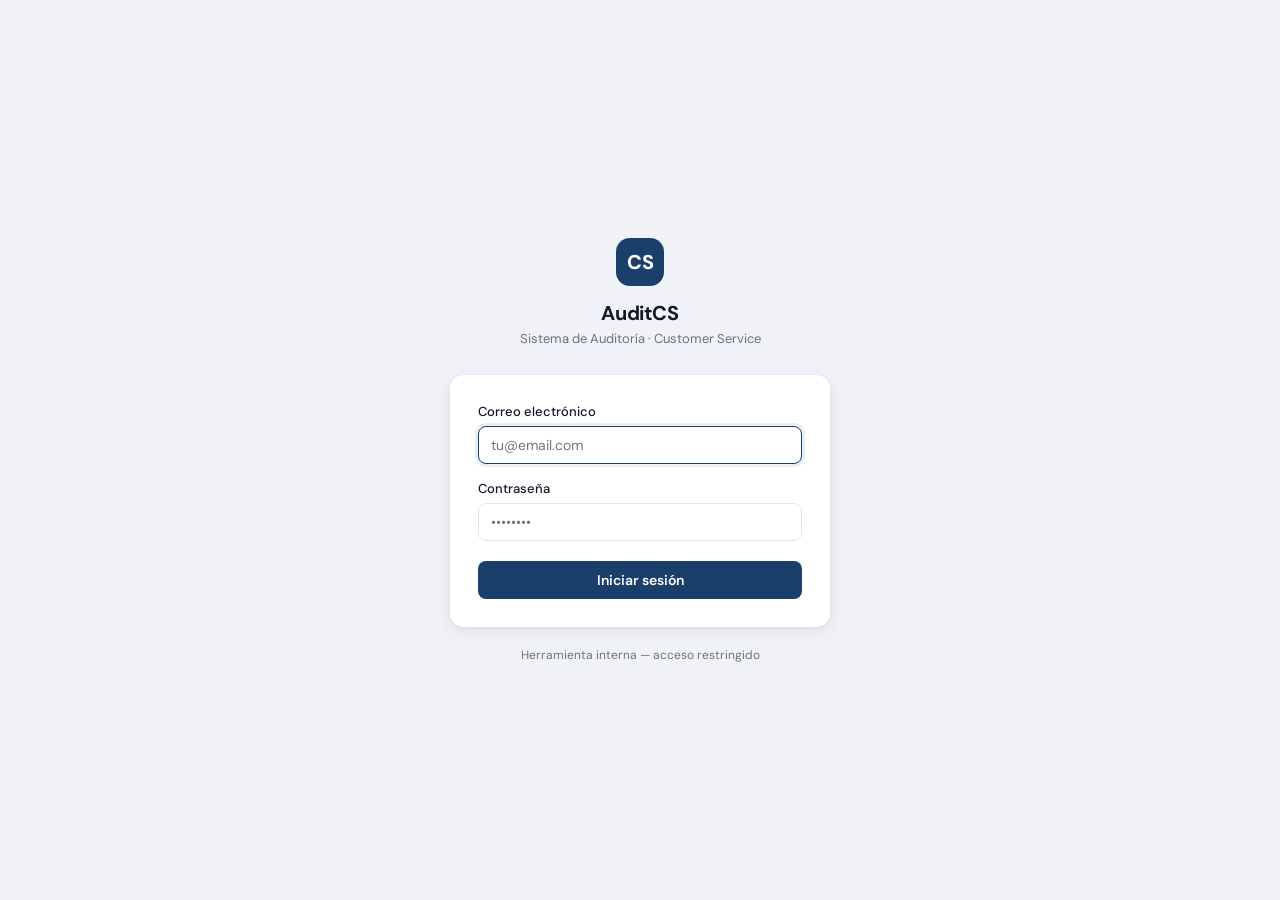
==== login.html @ 7b8a831a "feat: reemplaza token manual por sistema de login con sesiones - Agrega login.html (formulario email" ====
<!DOCTYPE html>
<html lang="es">
<head>
  <meta charset="UTF-8">
  <meta name="viewport" content="width=device-width, initial-scale=1.0">
  <title>Iniciar sesión — AuditCS</title>
  <link rel="preconnect" href="https://fonts.googleapis.com">
  <link href="https://fonts.googleapis.com/css2?family=DM+Sans:wght@400;500;600;700&display=swap" rel="stylesheet">
  <style>
    *, *::before, *::after { box-sizing: border-box; margin: 0; padding: 0; }
    :root {
      --primary:      #1a3f6b;
      --primary-hover:#14325a;
      --primary-soft: #e8f0fb;
      --danger:       #991b1b;
      --danger-bg:    #fef2f2;
      --success:      #0a7040;
      --success-bg:   #ecfdf5;
      --text:         #111827;
      --muted:        #6b7280;
      --line:         #e5e7eb;
      --bg:           #f0f2f7;
    }
    body {
      font-family: 'DM Sans', system-ui, sans-serif;
      background: var(--bg);
      min-height: 100vh;
      display: flex;
      align-items: center;
      justify-content: center;
      padding: 24px;
    }
    .login-wrap {
      width: 100%;
      max-width: 380px;
    }
    .login-header {
      text-align: center;
      margin-bottom: 28px;
    }
    .login-logo {
      width: 48px;
      height: 48px;
      background: var(--primary);
      border-radius: 14px;
      display: inline-flex;
      align-items: center;
      justify-content: center;
      font-size: 20px;
      font-weight: 800;
      color: #fff;
      letter-spacing: -.5px;
      margin-bottom: 14px;
    }
    .login-title {
      font-size: 20px;
      font-weight: 700;
      color: var(--text);
      letter-spacing: -.4px;
    }
    .login-sub {
      font-size: 13px;
      color: var(--muted);
      margin-top: 4px;
    }
    .login-card {
      background: #fff;
      border-radius: 14px;
      box-shadow: 0 4px 16px rgba(17,24,39,.08), 0 1px 4px rgba(17,24,39,.04);
      padding: 28px;
    }
    .field { margin-bottom: 16px; }
    .field label {
      display: block;
      font-size: 13px;
      font-weight: 500;
      color: var(--text);
      margin-bottom: 6px;
    }
    .field input {
      width: 100%;
      padding: 9px 12px;
      font-size: 14px;
      font-family: inherit;
      border: 1px solid var(--line);
      border-radius: 8px;
      outline: none;
      transition: border-color .15s, box-shadow .15s;
      color: var(--text);
      background: #fff;
    }
    .field input:focus {
      border-color: var(--primary);
      box-shadow: 0 0 0 3px rgba(26,63,107,.09);
    }
    .btn-login {
      width: 100%;
      padding: 10px;
      background: var(--primary);
      color: #fff;
      font-family: inherit;
      font-size: 14px;
      font-weight: 600;
      border: none;
      border-radius: 8px;
      cursor: pointer;
      transition: background .15s;
      margin-top: 4px;
    }
    .btn-login:hover:not(:disabled) { background: var(--primary-hover); }
    .btn-login:disabled { opacity: .6; cursor: default; }
    .alert-err {
      display: none;
      margin-top: 14px;
      padding: 10px 14px;
      background: var(--danger-bg);
      border: 1px solid #fecaca;
      border-radius: 8px;
      color: var(--danger);
      font-size: 13px;
    }
    .login-footer {
      text-align: center;
      margin-top: 20px;
      font-size: 12px;
      color: var(--muted);
    }
  </style>
</head>
<body>
  <div class="login-wrap">
    <div class="login-header">
      <div class="login-logo">CS</div>
      <div class="login-title">AuditCS</div>
      <div class="login-sub">Sistema de Auditoría · Customer Service</div>
    </div>
    <div class="login-card">
      <div class="field">
        <label for="login-email">Correo electrónico</label>
        <input type="email" id="login-email" placeholder="tu@email.com" autocomplete="email" autofocus/>
      </div>
      <div class="field">
        <label for="login-pwd">Contraseña</label>
        <input type="password" id="login-pwd" placeholder="••••••••" autocomplete="current-password"/>
      </div>
      <button class="btn-login" id="btn-login" onclick="doLogin()">Iniciar sesión</button>
      <div class="alert-err" id="login-err"></div>
    </div>
    <div class="login-footer">Herramienta interna — acceso restringido</div>
  </div>

  <script src="assets/js/config.js"></script>
  <script src="assets/js/auth.js"></script>
  <script>
    // Redirigir si ya hay sesión activa
    if (getSession()) window.location.href = 'index.html';

    document.getElementById('login-pwd').addEventListener('keydown', e => {
      if (e.key === 'Enter') doLogin();
    });

    async function doLogin() {
      const email  = document.getElementById('login-email').value.trim();
      const pwd    = document.getElementById('login-pwd').value;
      const errEl  = document.getElementById('login-err');
      const btn    = document.getElementById('btn-login');
      errEl.style.display = 'none';

      if (!email || !pwd) {
        errEl.textContent    = 'Completá los dos campos.';
        errEl.style.display  = '';
        return;
      }

      btn.disabled    = true;
      btn.textContent = 'Verificando...';

      try {
        const passwordHash = await sha256(pwd);
        const res = await fetch(CONFIG.SCRIPT_URL, {
          method:  'POST',
          mode:    'cors',
          headers: {'Content-Type': 'text/plain;charset=utf-8'},
          body:    JSON.stringify({ _type: 'login', email, passwordHash }),
        });
        const data = await res.json().catch(() => null);
        if (data && data.status === 'ok') {
          setSession(data.user, data.sessionToken);
          window.location.href = 'index.html';
        } else {
          errEl.textContent   = data?.message || 'Error al iniciar sesión.';
          errEl.style.display = '';
        }
      } catch (err) {
        errEl.textContent   = 'Sin conexión. Verificá tu red e intentá nuevamente.';
        errEl.style.display = '';
      } finally {
        btn.disabled    = false;
        btn.textContent = 'Iniciar sesión';
      }
    }
  </script>
</body>
</html>
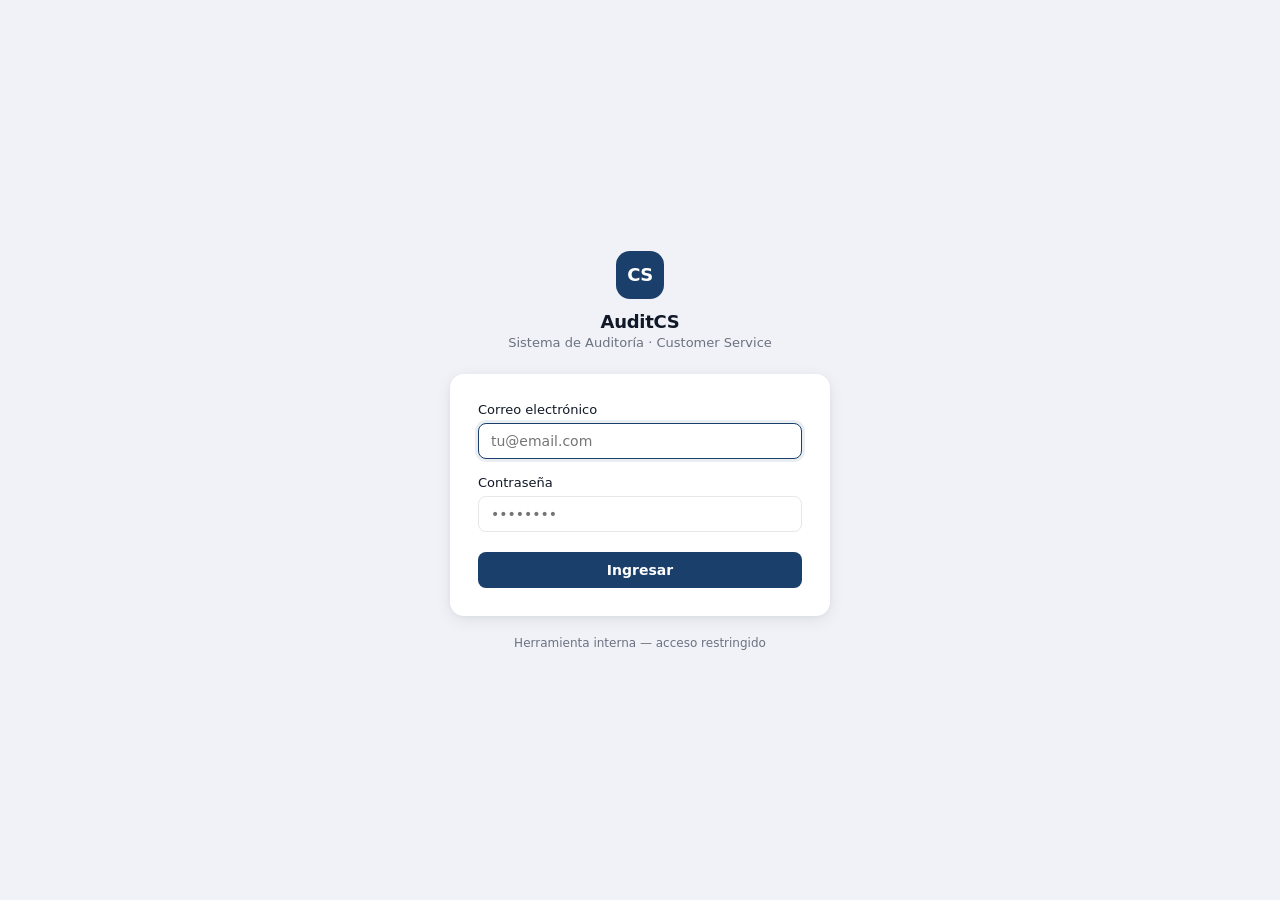
==== commit 433befda: "fix: Login v12.1.1 — callApiRaw, localStorage, diseño canónico - app.js: nuevo archivo con callApiRa" ====
--- a/login.html
+++ b/login.html
@@ -3,19 +3,14 @@
 <head>
   <meta charset="UTF-8">
   <meta name="viewport" content="width=device-width, initial-scale=1.0">
-  <title>Iniciar sesión — AuditCS</title>
-  <link rel="preconnect" href="https://fonts.googleapis.com">
-  <link href="https://fonts.googleapis.com/css2?family=DM+Sans:wght@400;500;600;700&display=swap" rel="stylesheet">
+  <title>Ingresar — AuditCS</title>
   <style>
     *, *::before, *::after { box-sizing: border-box; margin: 0; padding: 0; }
     :root {
       --primary:      #1a3f6b;
       --primary-hover:#14325a;
-      --primary-soft: #e8f0fb;
       --danger:       #991b1b;
       --danger-bg:    #fef2f2;
-      --success:      #0a7040;
-      --success-bg:   #ecfdf5;
       --text:         #111827;
       --muted:        #6b7280;
       --line:         #e5e7eb;
@@ -30,39 +25,15 @@
       justify-content: center;
       padding: 24px;
     }
-    .login-wrap {
-      width: 100%;
-      max-width: 380px;
+    .login-wrap    { width: 100%; max-width: 380px; }
+    .login-header  { text-align: center; margin-bottom: 24px; }
+    .login-logo-icon {
+      width: 48px; height: 48px; background: var(--primary); border-radius: 14px;
+      display: inline-flex; align-items: center; justify-content: center;
+      font-size: 18px; font-weight: 800; color: #fff; letter-spacing: -.5px; margin-bottom: 12px;
     }
-    .login-header {
-      text-align: center;
-      margin-bottom: 28px;
-    }
-    .login-logo {
-      width: 48px;
-      height: 48px;
-      background: var(--primary);
-      border-radius: 14px;
-      display: inline-flex;
-      align-items: center;
-      justify-content: center;
-      font-size: 20px;
-      font-weight: 800;
-      color: #fff;
-      letter-spacing: -.5px;
-      margin-bottom: 14px;
-    }
-    .login-title {
-      font-size: 20px;
-      font-weight: 700;
-      color: var(--text);
-      letter-spacing: -.4px;
-    }
-    .login-sub {
-      font-size: 13px;
-      color: var(--muted);
-      margin-top: 4px;
-    }
+    .login-app-name { font-size: 18px; font-weight: 700; color: var(--text); letter-spacing: -.3px; }
+    .login-app-sub  { font-size: 13px; color: var(--muted); margin-top: 3px; }
     .login-card {
       background: #fff;
       border-radius: 14px;
@@ -71,79 +42,54 @@
     }
     .field { margin-bottom: 16px; }
     .field label {
-      display: block;
-      font-size: 13px;
-      font-weight: 500;
-      color: var(--text);
-      margin-bottom: 6px;
+      display: block; font-size: 13px; font-weight: 500;
+      color: var(--text); margin-bottom: 6px;
     }
     .field input {
-      width: 100%;
-      padding: 9px 12px;
-      font-size: 14px;
-      font-family: inherit;
-      border: 1px solid var(--line);
-      border-radius: 8px;
-      outline: none;
-      transition: border-color .15s, box-shadow .15s;
-      color: var(--text);
-      background: #fff;
+      width: 100%; padding: 9px 12px; font-size: 14px; font-family: inherit;
+      border: 1px solid var(--line); border-radius: 8px; outline: none;
+      transition: border-color .15s, box-shadow .15s; color: var(--text); background: #fff;
     }
     .field input:focus {
       border-color: var(--primary);
       box-shadow: 0 0 0 3px rgba(26,63,107,.09);
     }
     .btn-login {
-      width: 100%;
-      padding: 10px;
-      background: var(--primary);
-      color: #fff;
-      font-family: inherit;
-      font-size: 14px;
-      font-weight: 600;
-      border: none;
-      border-radius: 8px;
-      cursor: pointer;
-      transition: background .15s;
-      margin-top: 4px;
+      width: 100%; padding: 10px; background: var(--primary); color: #fff;
+      font-family: inherit; font-size: 14px; font-weight: 600; border: none;
+      border-radius: 8px; cursor: pointer; transition: background .15s; margin-top: 4px;
     }
     .btn-login:hover:not(:disabled) { background: var(--primary-hover); }
     .btn-login:disabled { opacity: .6; cursor: default; }
     .alert-err {
-      display: none;
-      margin-top: 14px;
-      padding: 10px 14px;
-      background: var(--danger-bg);
-      border: 1px solid #fecaca;
-      border-radius: 8px;
-      color: var(--danger);
-      font-size: 13px;
+      display: none; margin-top: 14px; padding: 10px 14px;
+      background: var(--danger-bg); border: 1px solid #fecaca;
+      border-radius: 8px; color: var(--danger); font-size: 13px;
     }
-    .login-footer {
-      text-align: center;
-      margin-top: 20px;
-      font-size: 12px;
-      color: var(--muted);
-    }
+    .login-footer { text-align: center; margin-top: 20px; font-size: 12px; color: var(--muted); }
   </style>
 </head>
 <body>
   <div class="login-wrap">
     <div class="login-header">
-      <div class="login-logo">CS</div>
-      <div class="login-title">AuditCS</div>
-      <div class="login-sub">Sistema de Auditoría · Customer Service</div>
+      <div class="login-logo-icon">CS</div>
+      <div class="login-app-name">AuditCS</div>
+      <div class="login-app-sub">Sistema de Auditoría · Customer Service</div>
     </div>
     <div class="login-card">
-      <div class="field">
-        <label for="login-email">Correo electrónico</label>
-        <input type="email" id="login-email" placeholder="tu@email.com" autocomplete="email" autofocus/>
-      </div>
-      <div class="field">
-        <label for="login-pwd">Contraseña</label>
-        <input type="password" id="login-pwd" placeholder="••••••••" autocomplete="current-password"/>
-      </div>
-      <button class="btn-login" id="btn-login" onclick="doLogin()">Iniciar sesión</button>
+      <form id="loginForm" autocomplete="on">
+        <div class="field">
+          <label for="login-email">Correo electrónico</label>
+          <input type="email" id="login-email" name="email" placeholder="tu@email.com"
+                 autocomplete="email" autofocus />
+        </div>
+        <div class="field">
+          <label for="login-pwd">Contraseña</label>
+          <input type="password" id="login-pwd" name="password" placeholder="••••••••"
+                 autocomplete="current-password" />
+        </div>
+        <button type="submit" class="btn-login" id="btn-login">Ingresar</button>
+      </form>
       <div class="alert-err" id="login-err"></div>
     </div>
     <div class="login-footer">Herramienta interna — acceso restringido</div>
@@ -151,54 +97,42 @@
 
   <script src="assets/js/config.js"></script>
   <script src="assets/js/auth.js"></script>
+  <script src="assets/js/app.js"></script>
   <script>
-    // Redirigir si ya hay sesión activa
     if (getSession()) window.location.href = 'index.html';
 
-    document.getElementById('login-pwd').addEventListener('keydown', e => {
-      if (e.key === 'Enter') doLogin();
-    });
+    const form   = document.getElementById('loginForm');
+    const errEl  = document.getElementById('login-err');
+    const btn    = document.getElementById('btn-login');
 
-    async function doLogin() {
-      const email  = document.getElementById('login-email').value.trim();
-      const pwd    = document.getElementById('login-pwd').value;
-      const errEl  = document.getElementById('login-err');
-      const btn    = document.getElementById('btn-login');
+    form.addEventListener('submit', async (e) => {
+      e.preventDefault();
+      const email    = document.getElementById('login-email').value.trim().toLowerCase();
+      const password = document.getElementById('login-pwd').value;
       errEl.style.display = 'none';
 
-      if (!email || !pwd) {
-        errEl.textContent    = 'Completá los dos campos.';
-        errEl.style.display  = '';
+      if (!email || !password) {
+        errEl.textContent = 'Completá los dos campos.';
+        errEl.style.display = '';
         return;
       }
 
       btn.disabled    = true;
-      btn.textContent = 'Verificando...';
+      btn.textContent = 'Verificando…';
 
       try {
-        const passwordHash = await sha256(pwd);
-        const res = await fetch(CONFIG.SCRIPT_URL, {
-          method:  'POST',
-          mode:    'cors',
-          headers: {'Content-Type': 'text/plain;charset=utf-8'},
-          body:    JSON.stringify({ _type: 'login', email, passwordHash }),
-        });
-        const data = await res.json().catch(() => null);
-        if (data && data.status === 'ok') {
-          setSession(data.user, data.sessionToken);
-          window.location.href = 'index.html';
-        } else {
-          errEl.textContent   = data?.message || 'Error al iniciar sesión.';
-          errEl.style.display = '';
-        }
+        const passwordHash = await sha256(password);
+        const data = await callApiRaw('login', { email, passwordHash });
+        setSession(data.user, data.sessionToken);
+        window.location.href = 'index.html';
       } catch (err) {
-        errEl.textContent   = 'Sin conexión. Verificá tu red e intentá nuevamente.';
+        errEl.textContent   = err.message || 'Credenciales incorrectas. Verificá e intentá de nuevo.';
         errEl.style.display = '';
       } finally {
         btn.disabled    = false;
-        btn.textContent = 'Iniciar sesión';
+        btn.textContent = 'Ingresar';
       }
-    }
+    });
   </script>
 </body>
 </html>
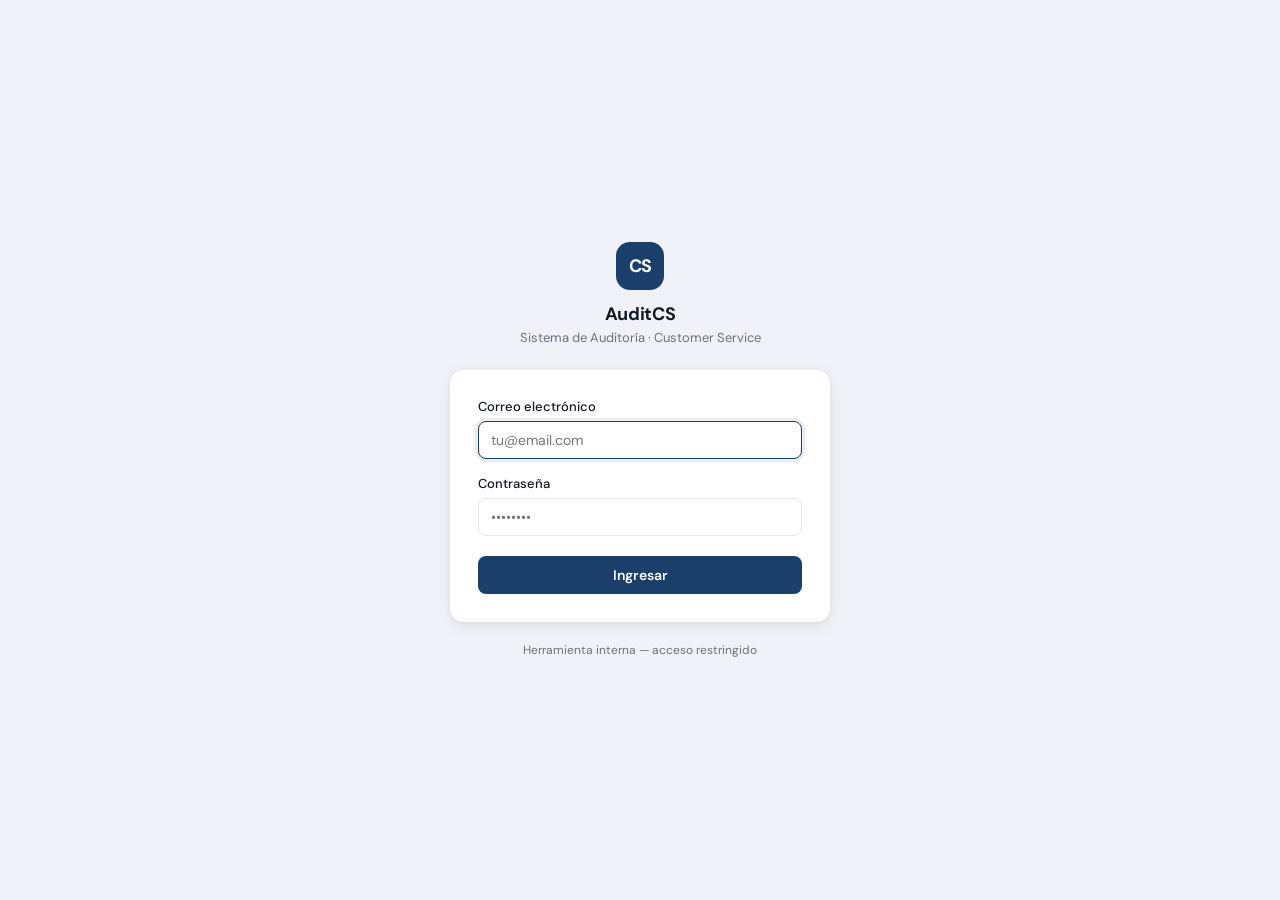
==== commit 00f3ae19: "feat: estandarizacion sprint 1 - fuentes self-host DM Sans/DM Mono - Descarga DM Sans (variable 300-" ====
--- a/login.html
+++ b/login.html
@@ -4,6 +4,7 @@
   <meta charset="UTF-8">
   <meta name="viewport" content="width=device-width, initial-scale=1.0">
   <title>Ingresar — AuditCS</title>
+  <link rel="stylesheet" href="assets/css/fonts.css"/>
   <style>
     *, *::before, *::after { box-sizing: border-box; margin: 0; padding: 0; }
     :root {
--- a/assets/css/fonts.css
+++ b/assets/css/fonts.css
@@ -0,0 +1,77 @@
+/* ================================================================
+   Fuentes self-host — DM Sans / DM Mono (sin Google Fonts)
+   Cumple login_standard.md: tipografía local, sin red externa.
+   DM Sans normal se sirve como fuente variable (un woff2 cubre 300–700).
+   ================================================================ */
+
+/* ── DM Sans — normal (variable 300–700) ──────────────────────── */
+@font-face {
+  font-family: 'DM Sans';
+  font-style: normal;
+  font-weight: 300 700;
+  font-display: swap;
+  src: url('../fonts/dm-sans-latin.woff2') format('woff2');
+  unicode-range: U+0000-00FF, U+0131, U+0152-0153, U+02BB-02BC, U+02C6, U+02DA, U+02DC, U+0304, U+0308, U+0329, U+2000-206F, U+20AC, U+2122, U+2191, U+2193, U+2212, U+2215, U+FEFF, U+FFFD;
+}
+@font-face {
+  font-family: 'DM Sans';
+  font-style: normal;
+  font-weight: 300 700;
+  font-display: swap;
+  src: url('../fonts/dm-sans-latin-ext.woff2') format('woff2');
+  unicode-range: U+0100-02BA, U+02BD-02C5, U+02C7-02CC, U+02CE-02D7, U+02DD-02FF, U+0304, U+0308, U+0329, U+1D00-1DBF, U+1E00-1E9F, U+1EF2-1EFF, U+2020, U+20A0-20AB, U+20AD-20C0, U+2113, U+2C60-2C7F, U+A720-A7FF;
+}
+
+/* ── DM Sans — italic ─────────────────────────────────────────── */
+@font-face {
+  font-family: 'DM Sans';
+  font-style: italic;
+  font-weight: 400;
+  font-display: swap;
+  src: url('../fonts/dm-sans-italic-latin.woff2') format('woff2');
+  unicode-range: U+0000-00FF, U+0131, U+0152-0153, U+02BB-02BC, U+02C6, U+02DA, U+02DC, U+0304, U+0308, U+0329, U+2000-206F, U+20AC, U+2122, U+2191, U+2193, U+2212, U+2215, U+FEFF, U+FFFD;
+}
+@font-face {
+  font-family: 'DM Sans';
+  font-style: italic;
+  font-weight: 400;
+  font-display: swap;
+  src: url('../fonts/dm-sans-italic-latin-ext.woff2') format('woff2');
+  unicode-range: U+0100-02BA, U+02BD-02C5, U+02C7-02CC, U+02CE-02D7, U+02DD-02FF, U+0304, U+0308, U+0329, U+1D00-1DBF, U+1E00-1E9F, U+1EF2-1EFF, U+2020, U+20A0-20AB, U+20AD-20C0, U+2113, U+2C60-2C7F, U+A720-A7FF;
+}
+
+/* ── DM Mono — 400 ────────────────────────────────────────────── */
+@font-face {
+  font-family: 'DM Mono';
+  font-style: normal;
+  font-weight: 400;
+  font-display: swap;
+  src: url('../fonts/dm-mono-400-latin.woff2') format('woff2');
+  unicode-range: U+0000-00FF, U+0131, U+0152-0153, U+02BB-02BC, U+02C6, U+02DA, U+02DC, U+0304, U+0308, U+0329, U+2000-206F, U+20AC, U+2122, U+2191, U+2193, U+2212, U+2215, U+FEFF, U+FFFD;
+}
+@font-face {
+  font-family: 'DM Mono';
+  font-style: normal;
+  font-weight: 400;
+  font-display: swap;
+  src: url('../fonts/dm-mono-400-latin-ext.woff2') format('woff2');
+  unicode-range: U+0100-02BA, U+02BD-02C5, U+02C7-02CC, U+02CE-02D7, U+02DD-02FF, U+0304, U+0308, U+0329, U+1D00-1DBF, U+1E00-1E9F, U+1EF2-1EFF, U+2020, U+20A0-20AB, U+20AD-20C0, U+2113, U+2C60-2C7F, U+A720-A7FF;
+}
+
+/* ── DM Mono — 500 ────────────────────────────────────────────── */
+@font-face {
+  font-family: 'DM Mono';
+  font-style: normal;
+  font-weight: 500;
+  font-display: swap;
+  src: url('../fonts/dm-mono-500-latin.woff2') format('woff2');
+  unicode-range: U+0000-00FF, U+0131, U+0152-0153, U+02BB-02BC, U+02C6, U+02DA, U+02DC, U+0304, U+0308, U+0329, U+2000-206F, U+20AC, U+2122, U+2191, U+2193, U+2212, U+2215, U+FEFF, U+FFFD;
+}
+@font-face {
+  font-family: 'DM Mono';
+  font-style: normal;
+  font-weight: 500;
+  font-display: swap;
+  src: url('../fonts/dm-mono-500-latin-ext.woff2') format('woff2');
+  unicode-range: U+0100-02BA, U+02BD-02C5, U+02C7-02CC, U+02CE-02D7, U+02DD-02FF, U+0304, U+0308, U+0329, U+1D00-1DBF, U+1E00-1E9F, U+1EF2-1EFF, U+2020, U+20A0-20AB, U+20AD-20C0, U+2113, U+2C60-2C7F, U+A720-A7FF;
+}
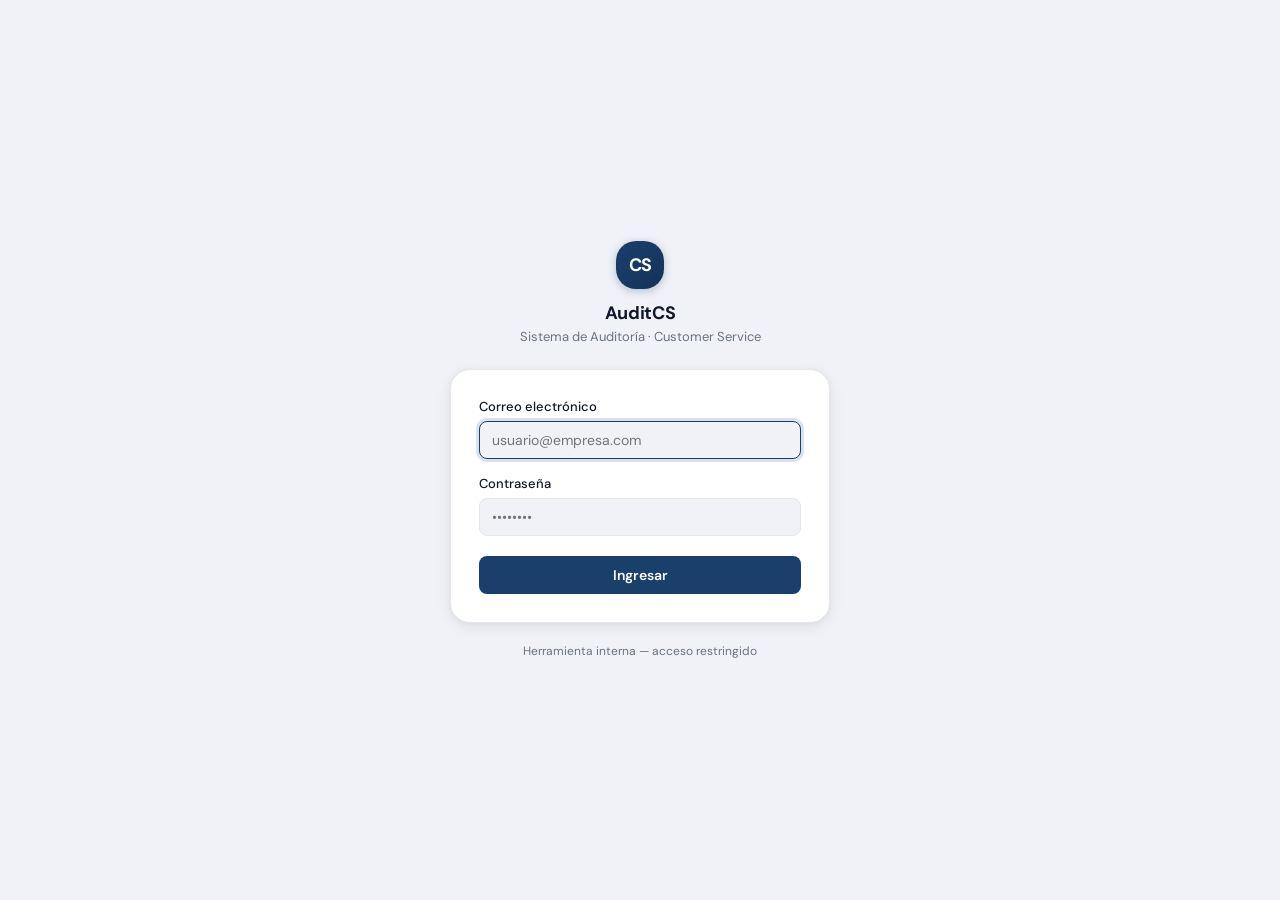
==== commit 683f989f: "feat: estandarizacion sprint 4 - login canonico - Anti-flash script inline antes de los CSS (cs_them" ====
--- a/login.html
+++ b/login.html
@@ -4,19 +4,18 @@
   <meta charset="UTF-8">
   <meta name="viewport" content="width=device-width, initial-scale=1.0">
   <title>Ingresar — AuditCS</title>
+  <script>
+    (function() {
+      var saved = localStorage.getItem('cs_theme');
+      var t = saved ? saved : (matchMedia('(prefers-color-scheme: dark)').matches ? 'dark' : 'light');
+      document.documentElement.setAttribute('data-theme', t);
+    })();
+  </script>
+  <link rel="icon" href="data:,">
   <link rel="stylesheet" href="assets/css/fonts.css"/>
+  <link rel="stylesheet" href="assets/css/variables.css"/>
   <style>
     *, *::before, *::after { box-sizing: border-box; margin: 0; padding: 0; }
-    :root {
-      --primary:      #1a3f6b;
-      --primary-hover:#14325a;
-      --danger:       #991b1b;
-      --danger-bg:    #fef2f2;
-      --text:         #111827;
-      --muted:        #6b7280;
-      --line:         #e5e7eb;
-      --bg:           #f0f2f7;
-    }
     body {
       font-family: 'DM Sans', system-ui, sans-serif;
       background: var(--bg);
@@ -29,16 +28,21 @@
     .login-wrap    { width: 100%; max-width: 380px; }
     .login-header  { text-align: center; margin-bottom: 24px; }
     .login-logo-icon {
-      width: 48px; height: 48px; background: var(--primary); border-radius: 14px;
+      width: 48px; height: 48px;
+      background: linear-gradient(135deg, var(--primary), var(--primary-hover));
+      border-radius: var(--radius-lg);
       display: inline-flex; align-items: center; justify-content: center;
-      font-size: 18px; font-weight: 800; color: #fff; letter-spacing: -.5px; margin-bottom: 12px;
+      font-size: 18px; font-weight: 800; color: #fff; letter-spacing: -.5px;
+      margin-bottom: 12px;
+      box-shadow: 0 2px 8px color-mix(in srgb, var(--primary) 30%, transparent);
     }
     .login-app-name { font-size: 18px; font-weight: 700; color: var(--text); letter-spacing: -.3px; }
     .login-app-sub  { font-size: 13px; color: var(--muted); margin-top: 3px; }
     .login-card {
-      background: #fff;
-      border-radius: 14px;
-      box-shadow: 0 4px 16px rgba(17,24,39,.08), 0 1px 4px rgba(17,24,39,.04);
+      background: var(--card);
+      border: 1px solid var(--border, var(--line));
+      border-radius: var(--radius-lg);
+      box-shadow: var(--shadow);
       padding: 28px;
     }
     .field { margin-bottom: 16px; }
@@ -48,24 +52,28 @@
     }
     .field input {
       width: 100%; padding: 9px 12px; font-size: 14px; font-family: inherit;
-      border: 1px solid var(--line); border-radius: 8px; outline: none;
-      transition: border-color .15s, box-shadow .15s; color: var(--text); background: #fff;
+      border: 1px solid var(--border, var(--line));
+      border-radius: var(--radius-sm);
+      outline: none; transition: border-color .15s, box-shadow .15s;
+      color: var(--text); background: var(--bg); box-sizing: border-box;
     }
     .field input:focus {
       border-color: var(--primary);
-      box-shadow: 0 0 0 3px rgba(26,63,107,.09);
+      box-shadow: 0 0 0 3px color-mix(in srgb, var(--primary) 15%, transparent);
     }
     .btn-login {
       width: 100%; padding: 10px; background: var(--primary); color: #fff;
       font-family: inherit; font-size: 14px; font-weight: 600; border: none;
-      border-radius: 8px; cursor: pointer; transition: background .15s; margin-top: 4px;
+      border-radius: var(--radius-sm); cursor: pointer; transition: background .15s; margin-top: 4px;
     }
     .btn-login:hover:not(:disabled) { background: var(--primary-hover); }
     .btn-login:disabled { opacity: .6; cursor: default; }
     .alert-err {
-      display: none; margin-top: 14px; padding: 10px 14px;
-      background: var(--danger-bg); border: 1px solid #fecaca;
-      border-radius: 8px; color: var(--danger); font-size: 13px;
+      margin-top: 14px; padding: 10px 14px;
+      background: var(--danger-bg, #fef2f2);
+      border: 1px solid color-mix(in srgb, var(--danger) 30%, transparent);
+      border-radius: var(--radius-sm);
+      color: var(--danger); font-size: 13px;
     }
     .login-footer { text-align: center; margin-top: 20px; font-size: 12px; color: var(--muted); }
   </style>
@@ -81,7 +89,7 @@
       <form id="loginForm" autocomplete="on">
         <div class="field">
           <label for="login-email">Correo electrónico</label>
-          <input type="email" id="login-email" name="email" placeholder="tu@email.com"
+          <input type="email" id="login-email" name="email" placeholder="usuario@empresa.com"
                  autocomplete="email" autofocus />
         </div>
         <div class="field">
@@ -91,7 +99,7 @@
         </div>
         <button type="submit" class="btn-login" id="btn-login">Ingresar</button>
       </form>
-      <div class="alert-err" id="login-err"></div>
+      <div class="alert-err" id="login-err" hidden></div>
     </div>
     <div class="login-footer">Herramienta interna — acceso restringido</div>
   </div>
@@ -110,11 +118,11 @@
       e.preventDefault();
       const email    = document.getElementById('login-email').value.trim().toLowerCase();
       const password = document.getElementById('login-pwd').value;
-      errEl.style.display = 'none';
+      errEl.hidden = true;
 
       if (!email || !password) {
         errEl.textContent = 'Completá los dos campos.';
-        errEl.style.display = '';
+        errEl.hidden = false;
         return;
       }
 
@@ -127,8 +135,8 @@
         setSession(data.user, data.sessionToken);
         window.location.href = 'index.html';
       } catch (err) {
-        errEl.textContent   = err.message || 'Credenciales incorrectas. Verificá e intentá de nuevo.';
-        errEl.style.display = '';
+        errEl.textContent = err.message || 'Error al iniciar sesión. Verificá tu conexión.';
+        errEl.hidden = false;
       } finally {
         btn.disabled    = false;
         btn.textContent = 'Ingresar';
--- a/assets/css/variables.css
+++ b/assets/css/variables.css
@@ -0,0 +1,134 @@
+:root{
+  /* ── Superficie ───────────────────────────────────────────── */
+  --bg:#f0f2f7;
+  --card:#fff;
+  --surface:#f8fafc;
+
+  /* ── Texto y bordes (nombres estándar del ecosistema) ─────── */
+  --text:#111827;
+  --muted:#6b7280;
+  --line:#e5e7eb;
+
+  /* ── Tipografía ──────────────────────────────────────────── */
+  --font:'DM Sans',system-ui,sans-serif;
+  --mono:'DM Mono','Fira Mono',monospace;
+
+  /* ── Primary — azul institucional ───────────────────────── */
+  --primary:#1a3f6b;
+  --primary-hover:#14325a;
+  --primary-soft:#e8f0fb;
+  --primary-mid:#bfd4f5;
+
+  /* ── Success ─────────────────────────────────────────────── */
+  --success:#0a7040;
+  --success-bg:#ecfdf5;
+  --success-mid:#a7f3d0;
+
+  /* ── Danger ──────────────────────────────────────────────── */
+  --danger:#991b1b;
+  --danger-bg:#fef2f2;
+  --danger-mid:#fca5a5;
+  --danger-hover:#7f1d1d;
+
+  /* ── Warning ─────────────────────────────────────────────── */
+  --warning:#92400e;
+  --warning-bg:#fffbeb;
+  --warning-mid:#fcd34d;
+
+  /* ── Info (alias de primary-soft) ───────────────────────── */
+  --info:var(--primary-soft);
+  --info-mid:var(--primary-mid);
+
+  /* ── Sidebar ─────────────────────────────────────────────── */
+  --sidebar-w:224px;
+  --sidebar-bg:#f1f5f9;
+  --sidebar-line:#e2e8f0;
+
+  /* ── Teal (proyecto-específico) ──────────────────────────── */
+  --teal:#0f766e;
+  --teal-bg:#f0fdfa;
+
+  /* ── Aliases de retrocompatibilidad ─────────────────────── */
+  --ink:var(--text);
+  --border:var(--line);
+  --border2:#d1d5db;
+  --hint:#9ca3af;
+
+  --accent:var(--primary);
+  --accent-light:var(--primary-soft);
+  --accent-mid:var(--primary-mid);
+
+  --green:var(--success);
+  --green-bg:var(--success-bg);
+  --green-mid:var(--success-mid);
+
+  --red:var(--danger);
+  --red-bg:var(--danger-bg);
+  --red-mid:var(--danger-mid);
+
+  --amber:var(--warning);
+  --amber-bg:var(--warning-bg);
+  --amber-mid:var(--warning-mid);
+
+  /* ── border-color alias (layout.css) ────────────────────── */
+  --border-color:var(--line);
+
+  /* ── Espaciado ───────────────────────────────────────────── */
+  --space-1:4px;
+  --space-2:8px;
+  --space-3:12px;
+  --space-4:16px;
+  --space-5:20px;
+  --space-6:24px;
+  --space-7:32px;
+  --space-8:48px;
+  --space-9:64px;
+
+  /* ── Radios ──────────────────────────────────────────────── */
+  --r:8px;
+  --radius-xs:4px;
+  --radius-sm:8px;
+  --radius:14px;
+  --radius-lg:20px;
+  --radius-pill:999px;
+
+  /* ── Sombras ─────────────────────────────────────────────── */
+  --shadow-sm:0 1px 3px rgba(0,0,0,.07),0 1px 2px rgba(0,0,0,.05);
+  --shadow:0 4px 16px rgba(17,24,39,.08),0 1px 4px rgba(17,24,39,.04);
+  --shadow-lg:0 12px 36px rgba(17,24,39,.10);
+}
+
+[data-theme="dark"]{
+  --bg:#111827;
+  --card:#1f2937;
+  --surface:#1a2433;
+  --text:#f9fafb;
+  --muted:#9ca3af;
+  --hint:#6b7280;
+  --line:#374151;
+  --border-color:#374151;
+  --border:var(--line);
+  --border2:#4b5563;
+  --ink:var(--text);
+  --primary:#4a90d9;
+  --primary-hover:#3a7bbf;
+  --primary-soft:#1e3a5f;
+  --primary-mid:#2a4f7f;
+  --success:#34d399;
+  --success-bg:#064e3b;
+  --success-mid:#065f46;
+  --danger:#f87171;
+  --danger-bg:#450a0a;
+  --danger-mid:#7f1d1d;
+  --danger-hover:#ef4444;
+  --warning:#fbbf24;
+  --warning-bg:#451a03;
+  --warning-mid:#78350f;
+  --teal:#2dd4bf;
+  --teal-bg:#042f2e;
+  --sidebar-bg:#1a2435;
+  --sidebar-line:#2d3748;
+  --shadow-sm:0 1px 3px rgba(0,0,0,.3),0 1px 2px rgba(0,0,0,.2);
+  --shadow:0 4px 16px rgba(0,0,0,.3),0 1px 4px rgba(0,0,0,.2);
+  --shadow-lg:0 12px 36px rgba(0,0,0,.4);
+}
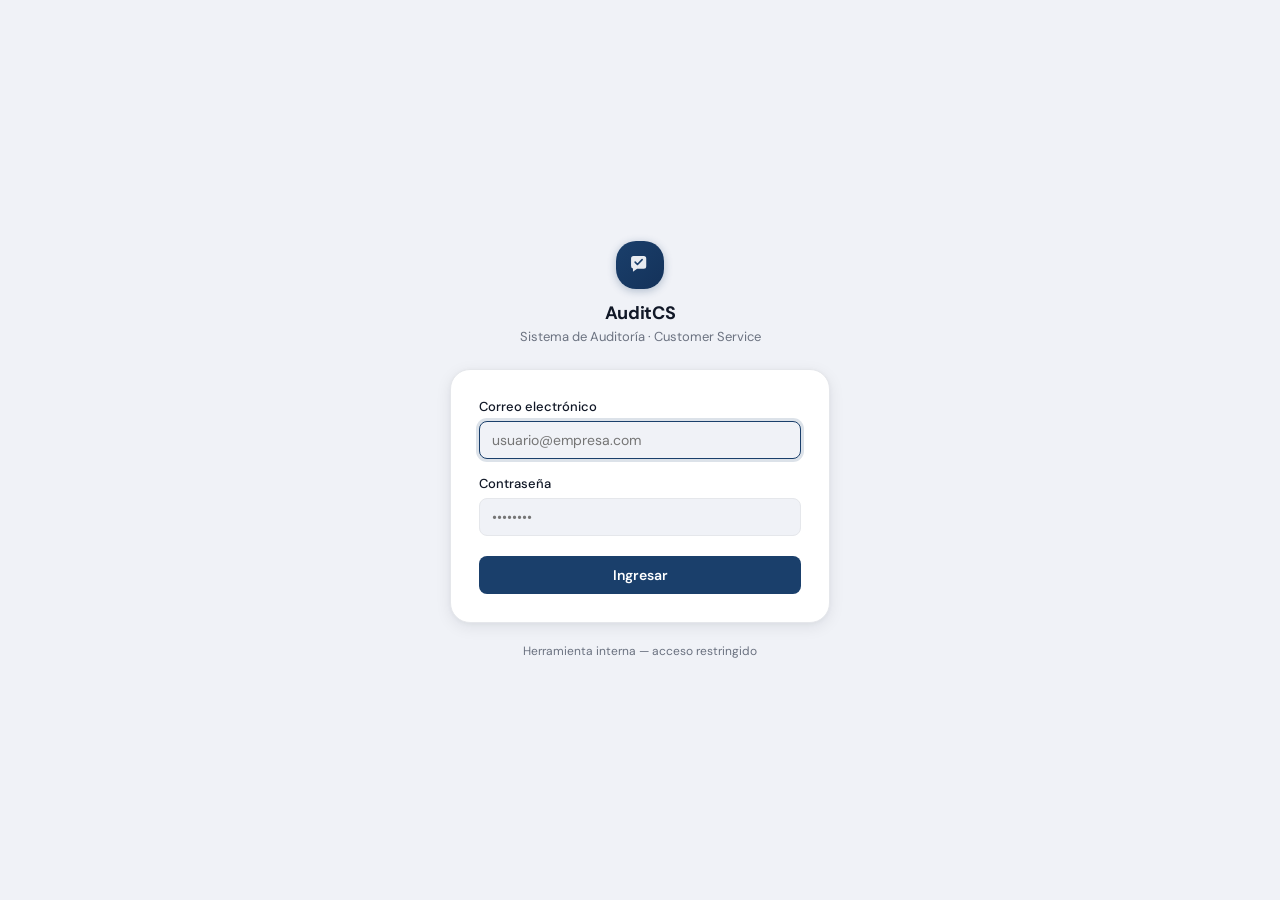
==== commit 50a25c21: "feat: nuevo logo de marca (chat con check) en sidebar, login y favicon (v12.11.2) Co-Authored-By: Cl" ====
--- a/login.html
+++ b/login.html
@@ -6,12 +6,12 @@
   <title>Ingresar — AuditCS</title>
   <script>
     (function() {
-      var saved = localStorage.getItem('cs_theme');
+      var saved = localStorage.getItem('acs_theme') || localStorage.getItem('cs_theme');
       var t = saved ? saved : (matchMedia('(prefers-color-scheme: dark)').matches ? 'dark' : 'light');
       document.documentElement.setAttribute('data-theme', t);
     })();
   </script>
-  <link rel="icon" href="data:,">
+  <link rel="icon" type="image/svg+xml" href="assets/brand-mark.svg">
   <link rel="stylesheet" href="assets/css/fonts.css"/>
   <link rel="stylesheet" href="assets/css/variables.css"/>
   <style>
@@ -32,7 +32,6 @@
       background: linear-gradient(135deg, var(--primary), var(--primary-hover));
       border-radius: var(--radius-lg);
       display: inline-flex; align-items: center; justify-content: center;
-      font-size: 18px; font-weight: 800; color: #fff; letter-spacing: -.5px;
       margin-bottom: 12px;
       box-shadow: 0 2px 8px color-mix(in srgb, var(--primary) 30%, transparent);
     }
@@ -81,7 +80,12 @@
 <body>
   <div class="login-wrap">
     <div class="login-header">
-      <div class="login-logo-icon">CS</div>
+      <div class="login-logo-icon">
+        <svg viewBox="0 0 44 44" width="58%" height="58%" aria-hidden="true">
+          <path d="M8 12a4 4 0 0 1 4-4h16a4 4 0 0 1 4 4v12a4 4 0 0 1-4 4H17.5L11 33v-5.4A4 4 0 0 1 8 23.6z" fill="#fff" opacity=".9"/>
+          <path d="M14.5 17.7l3.6 3.6 7.4-7.6" fill="none" stroke="var(--primary)" stroke-width="2.6" stroke-linecap="round" stroke-linejoin="round"/>
+        </svg>
+      </div>
       <div class="login-app-name">AuditCS</div>
       <div class="login-app-sub">Sistema de Auditoría · Customer Service</div>
     </div>
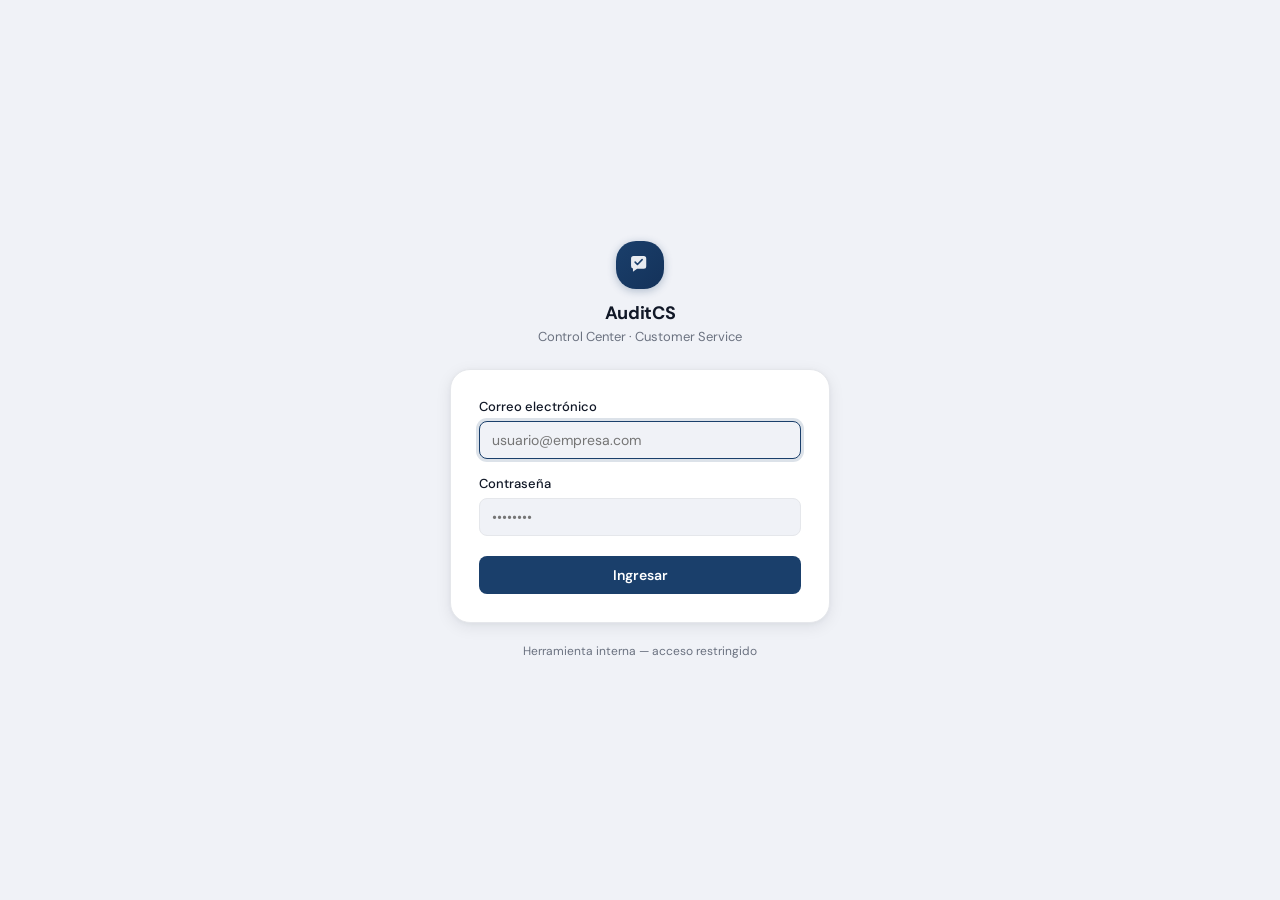
==== commit d7d9899d: "style: subtítulo de login refleja el alcance actual de la app (v12.14.3) "Sistema de Auditoría" qued" ====
--- a/login.html
+++ b/login.html
@@ -87,7 +87,7 @@
         </svg>
       </div>
       <div class="login-app-name">AuditCS</div>
-      <div class="login-app-sub">Sistema de Auditoría · Customer Service</div>
+      <div class="login-app-sub">Control Center · Customer Service</div>
     </div>
     <div class="login-card">
       <form id="loginForm" autocomplete="on">
